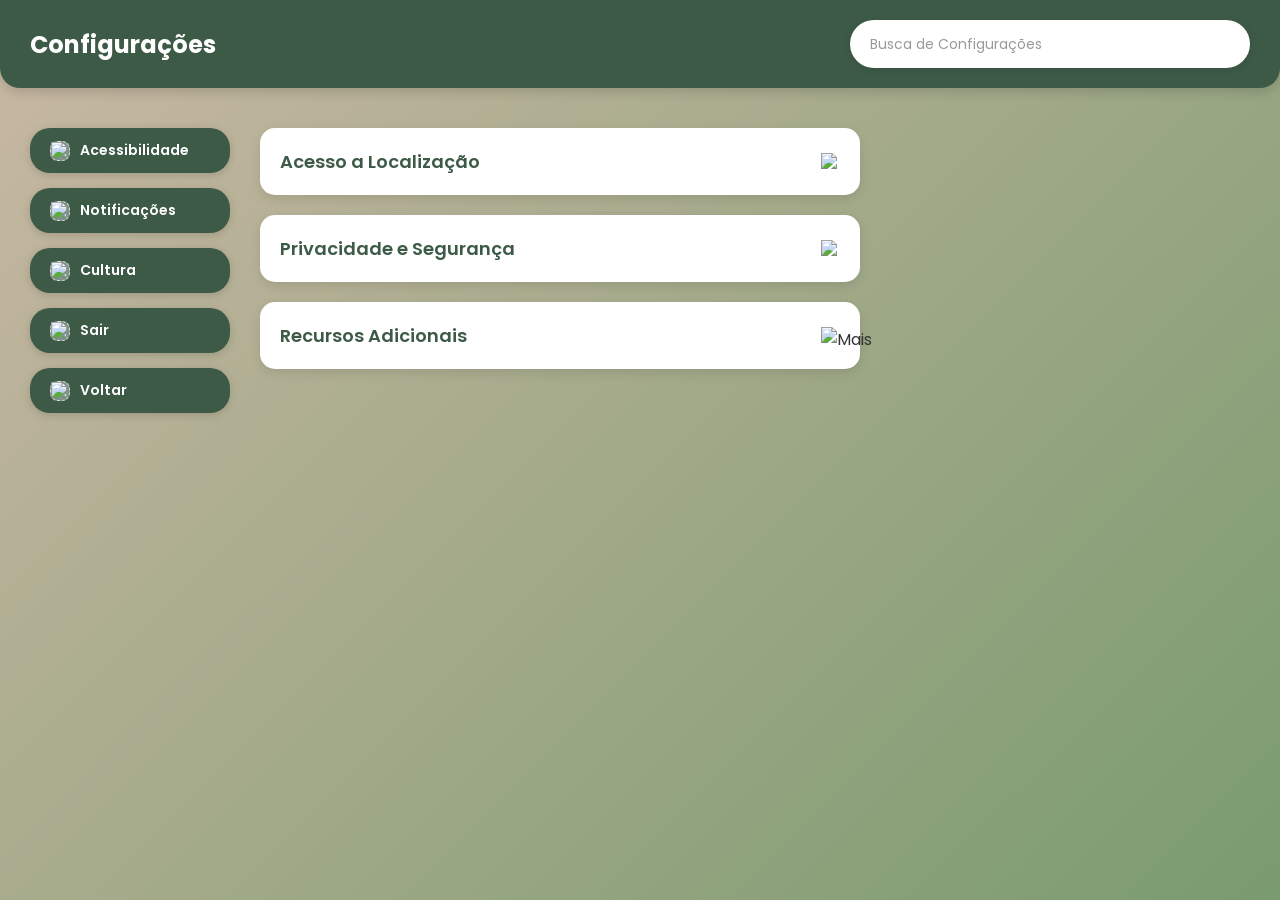
==== configuracoes.html @ cbf327d0 "Add files via upload" ====
<!DOCTYPE html>
<html lang="pt-br">
<head>
    <meta charset="UTF-8">
    <meta name="viewport" content="width=device-width, initial-scale=1.0">
    <link rel="preconnect" href="https://fonts.googleapis.com">
    <link rel="preconnect" href="https://fonts.gstatic.com" crossorigin>
    <!-- Link para adicionar SVG dos ícones aqui se necessário -->
    <link rel="stylesheet" href="configuracoes.css">
    <link href="https://fonts.googleapis.com/css2?family=Poppins:wght@400;500;600;700&display=swap" rel="stylesheet">
    <title>Configurações - Rota & Raiz</title>
</head>

<body>
    <div class="container-principal">
        <!-- Header -->
        <header class="header-configuracoes">
            <div class="titulo-header">Configurações</div>
            <div class="search-container">
                <input type="text" placeholder="Busca de Configurações" class="search-input">
                <button class="botao-search">
                    <span class="icone-slot search-slot"></span>
                </button>
            </div>
        </header>

        <div class="conteudo-configuracoes">
            <!-- Menu Esquerdo -->
            <aside class="menu-esquerdo">
                <button class="botao-menu-config">
                    <span class="icone-slot"> <img src="acessibilidade.svg" alt="Acessibilidade"></span>
                    Acessibilidade
                </button>
                <button class="botao-menu-config">
                    <span class="icone-slot"> <img src="notificação.svg" alt="Notificações"></span>
                    Notificações
                </button>
                <button class="botao-menu-config">
                    <span class="icone-slot"> <img src="cultura.svg" alt="Cultura"></span>
                    Cultura
                </button>
                <button class="botao-menu-config">
                    <span class="icone-slot"> <img src="sair.svg" alt="Sair"></span>
                    Sair
                </button>
                <button class="botao-menu-config" onclick="window.location.href='proxima.html'">
                    <span class="icone-slot"> <img src="voltar.svg" alt="Voltar"></span>
                    Voltar
                </button>
            </aside>

            <!-- Conteúdo Principal -->
            <main class="area-configuracoes">
                <div class="card-config">
                    <div class="card-header">
                        <h3 class="card-titulo">Acesso a Localização</h3>
                        <span class="icone-slot"> <img src="loc.svg" alt="Localização"></span>
                    </div>
                </div>

                <div class="card-config">
                    <div class="card-header">
                        <h3 class="card-titulo">Privacidade e Segurança</h3>
                        <span class="icone-slot"> <img src="cadeado.svg" alt="Segurança"></span>
                    </div>
                </div>

                <div class="card-config">
                    <div class="card-header">
                        <h3 class="card-titulo">Recursos Adicionais</h3>
                        <span class="icone-slot"> <img src="mais.svg" alt="Mais opções"></span>
                    </div>
                </div>
            </main>
        </div>
    </div>

    <script src="configuracoes.js"></script>
</body>
</html>
---- configuracoes.css ----
*  {
    margin: 0;
    padding: 0;
    box-sizing: border-box;
}

body {
    font-family: 'Poppins', sans-serif;
    background: linear-gradient(135deg, #c9b8a3 0%, #7a9b6f 100%);
    min-height: 100vh;
    color: #333;
}

.container-principal {
    display: flex;
    flex-direction: column;
    min-height: 100vh;
}

/* HEADER */
.header-configuracoes {
    background-color: #3d5a47;
    padding: 20px 30px;
    display: flex;
    justify-content: space-between;
    align-items: center;
    border-radius: 0 0 20px 20px;
    box-shadow: 0 4px 12px rgba(0, 0, 0, 0.15);
    gap: 20px;
}

.titulo-header {
    font-size: 24px;
    font-weight: 700;
    color: #fff;
    min-width: 150px;
}

.search-container {
    display: flex;
    align-items: center;
    background-color: #fff;
    border-radius: 25px;
    padding: 10px 20px;
    flex: 1;
    max-width: 400px;
    box-shadow: 0 2px 8px rgba(0, 0, 0, 0.1);
}

.search-input {
    border: none;
    background: none;
    outline: none;
    font-family: 'Poppins', sans-serif;
    font-size: 14px;
    color: #333;
    flex: 1;
}

.search-input::placeholder {
    color: #999;
}

.botao-search {
    background: none;
    border: none;
    cursor: pointer;
    font-size: 18px;
    color: #3d5a47;
    padding: 5px;
    display: flex;
    align-items: center;
    justify-content: center;
}

.botao-search:hover {
    color: #2d4437;
}

.icone-slot {
    display: inline-flex;
    width: 20px;
    height: 20px;
    min-width: 20px;
    background: rgba(255, 255, 255, 0.35);
    border-radius: 8px;
    border: 1px dashed rgba(255, 255, 255, 0.7);
}

.search-slot {
    border-radius: 50%;
    width: 18px;
    height: 18px;
}

.botao-menu-config i {
    font-size: 16px;
}

.card-config i {
    font-size: 24px;
    color: #3d5a47;
}

/* CONTEÚDO PRINCIPAL */
.conteudo-configuracoes {
    display: flex;
    flex: 1;
    gap: 30px;
    padding: 40px 30px;
}

/* MENU ESQUERDO */
.menu-esquerdo {
    display: flex;
    flex-direction: column;
    gap: 15px;
    min-width: 200px;
}

.botao-menu-config {
    background-color: #3d5a47;
    color: #fff;
    border: none;
    padding: 12px 20px;
    border-radius: 20px;
    font-size: 14px;
    font-weight: 600;
    cursor: pointer;
    font-family: 'Poppins', sans-serif;
    display: flex;
    align-items: center;
    gap: 10px;
    transition: all 0.3s ease;
    box-shadow: 0 2px 8px rgba(0, 0, 0, 0.15);
}

.botao-menu-config:hover {
    background-color: #2d4437;
    transform: translateY(-2px);
    box-shadow: 0 4px 12px rgba(0, 0, 0, 0.2);
}

.botao-menu-config i {
    font-size: 16px;
}

/* ÁREA DE CONFIGURAÇÕES */
.area-configuracoes {
    display: flex;
    flex-direction: column;
    gap: 20px;
    flex: 1;
    max-width: 600px;
}

.card-config {
    background-color: #fff;
    border-radius: 15px;
    padding: 20px;
    box-shadow: 0 4px 12px rgba(0, 0, 0, 0.1);
    transition: all 0.3s ease;
}

.card-config:hover {
    box-shadow: 0 6px 16px rgba(0, 0, 0, 0.15);
    transform: translateY(-2px);
}

.card-header {
    display: flex;
    justify-content: space-between;
    align-items: center;
}

.card-titulo {
    font-size: 18px;
    font-weight: 600;
    color: #3d5a47;
    margin: 0;
}

.card-config i {
    font-size: 24px;
    color: #3d5a47;
}

/* RESPONSIVIDADE */
@media (max-width: 768px) {
    .conteudo-configuracoes {
        flex-direction: column;
        gap: 20px;
    }

    .header-configuracoes {
        flex-direction: column;
        gap: 15px;
    }

    .search-container {
        width: 100%;
        max-width: none;
    }

    .area-configuracoes {
        max-width: none;
    }

    .menu-esquerdo {
        flex-direction: row;
        flex-wrap: wrap;
        min-width: auto;
    }

    .botao-menu-config {
        flex: 1;
        min-width: 150px;
    }
}
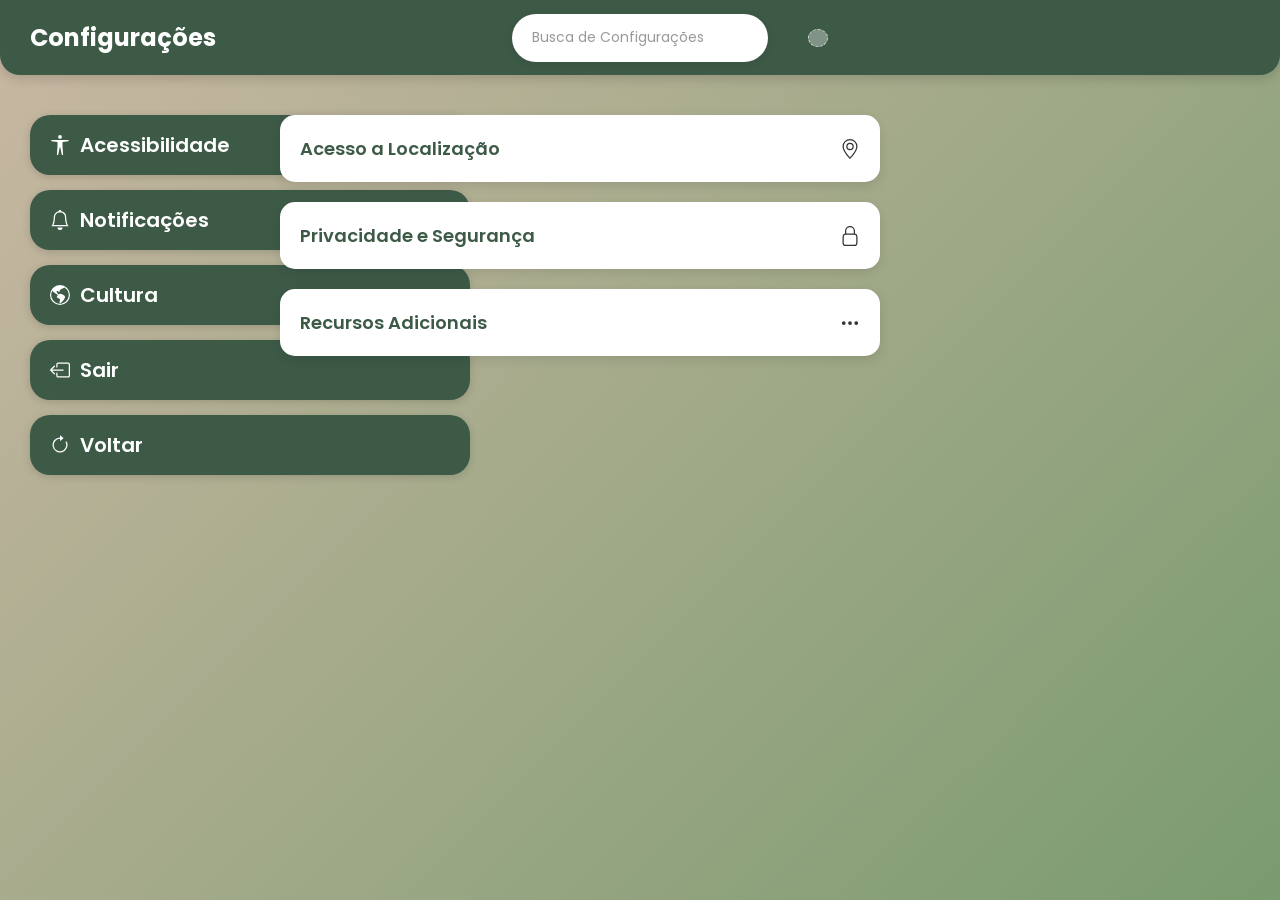
==== commit 420155d6: "Refactor configuracoes.html with SVG icons" ====
--- a/configuracoes.html
+++ b/configuracoes.html
@@ -4,8 +4,7 @@
     <meta charset="UTF-8">
     <meta name="viewport" content="width=device-width, initial-scale=1.0">
     <link rel="preconnect" href="https://fonts.googleapis.com">
-    <link rel="preconnect" href="https://fonts.gstatic.com" crossorigin>
-    <!-- Link para adicionar SVG dos ícones aqui se necessário -->
+    <link rel="preconnect" href="https://fonts.gstatic.com" crossorigin> 
     <link rel="stylesheet" href="configuracoes.css">
     <link href="https://fonts.googleapis.com/css2?family=Poppins:wght@400;500;600;700&display=swap" rel="stylesheet">
     <title>Configurações - Rota & Raiz</title>
@@ -18,6 +17,9 @@
             <div class="titulo-header">Configurações</div>
             <div class="search-container">
                 <input type="text" placeholder="Busca de Configurações" class="search-input">
+                <svg xmlns="http://www.w3.org/2000/svg" width="19" height="19" fill="currentColor" class="bi bi-search" viewBox="0 0 15 15">
+<path d="M11.742 10.344a6.5 6.5 0 1 0-1.397 1.398h-.001q.044.06.098.115l3.85 3.85a1 1 0 0 0 1.415-1.414l-3.85-3.85a1 1 0 0 0-.115-.1zM12 6.5a5.5 5.5 0 1 1-11 0 5.5 5.5 0 0 1 11 0"/>
+</svg>
                 <button class="botao-search">
                     <span class="icone-slot search-slot"></span>
                 </button>
@@ -28,23 +30,39 @@
             <!-- Menu Esquerdo -->
             <aside class="menu-esquerdo">
                 <button class="botao-menu-config">
-                    <span class="icone-slot"> <img src="acessibilidade.svg" alt="Acessibilidade"></span>
+<svg xmlns="http://www.w3.org/2000/svg" width="20" height="20" fill="currentColor" class="bi bi-universal-access" viewBox="0 0 16 16">
+<path d="M9.5 1.5a1.5 1.5 0 1 1-3 0 1.5 1.5 0 0 1 3 0M6 5.5l-4.535-.442A.531.531 0 0 1 1.531 4H14.47a.531.531 0 0 1 .066 1.058L10 5.5V9l.452 6.42a.535.535 0 0 1-1.053.174L8.243 9.97c-.064-.252-.422-.252-.486 0l-1.156 5.624a.535.535 0 0 1-1.053-.174L6 9z"/>
+</svg>
                     Acessibilidade
                 </button>
+
                 <button class="botao-menu-config">
-                    <span class="icone-slot"> <img src="notificação.svg" alt="Notificações"></span>
+<svg xmlns="http://www.w3.org/2000/svg" width="20" height="20" fill="currentColor" class="bi bi-bell" viewBox="0 0 16 16">
+<path d="M8 16a2 2 0 0 0 2-2H6a2 2 0 0 0 2 2M8 1.918l-.797.161A4 4 0 0 0 4 6c0 .628-.134 2.197-.459 3.742-.16.767-.376 1.566-.663 2.258h10.244c-.287-.692-.502-1.49-.663-2.258C12.134 8.197 12 6.628 12 6a4 4 0 0 0-3.203-3.92zM14.22 12c.223.447.481.801.78 1H1c.299-.199.557-.553.78-1C2.68 10.2 3 6.88 3 6c0-2.42 1.72-4.44 4.005-4.901a1 1 0 1 1 1.99 0A5 5 0 0 1 13 6c0 .88.32 4.2 1.22 6"/>
+</svg>
                     Notificações
                 </button>
+
                 <button class="botao-menu-config">
-                    <span class="icone-slot"> <img src="cultura.svg" alt="Cultura"></span>
+<svg xmlns="http://www.w3.org/2000/svg" width="20" height="20" fill="currentColor" class="bi bi-globe-americas" viewBox="0 0 16 16">
+<path d="M8 0a8 8 0 1 0 0 16A8 8 0 0 0 8 0M2.04 4.326c.325 1.329 2.532 2.54 3.717 3.19.48.263.793.434.743.484q-.121.12-.242.234c-.416.396-.787.749-.758 1.266.035.634.618.824 1.214 1.017.577.188 1.168.38 1.286.983.082.417-.075.988-.22 1.52-.215.782-.406 1.48.22 1.48 1.5-.5 3.798-3.186 4-5 .138-1.243-2-2-3.5-2.5-.478-.16-.755.081-.99.284-.172.15-.322.279-.51.216-.445-.148-2.5-2-1.5-2.5.78-.39.952-.171 1.227.182.078.099.163.208.273.318.609.304.662-.132.723-.633.039-.322.081-.671.277-.867.434-.434 1.265-.791 2.028-1.12.712-.306 1.365-.587 1.579-.88A7 7 0 1 1 2.04 4.327Z"/>
+</svg>
                     Cultura
                 </button>
+
                 <button class="botao-menu-config">
-                    <span class="icone-slot"> <img src="sair.svg" alt="Sair"></span>
+<svg xmlns="http://www.w3.org/2000/svg" width="20" height="20" fill="currentColor" class="bi bi-box-arrow-left" viewBox="0 0 16 16">
+<path fill-rule="evenodd" d="M6 12.5a.5.5 0 0 0 .5.5h8a.5.5 0 0 0 .5-.5v-9a.5.5 0 0 0-.5-.5h-8a.5.5 0 0 0-.5.5v2a.5.5 0 0 1-1 0v-2A1.5 1.5 0 0 1 6.5 2h8A1.5 1.5 0 0 1 16 3.5v9a1.5 1.5 0 0 1-1.5 1.5h-8A1.5 1.5 0 0 1 5 12.5v-2a.5.5 0 0 1 1 0z"/>
+<path fill-rule="evenodd" d="M.146 8.354a.5.5 0 0 1 0-.708l3-3a.5.5 0 1 1 .708.708L1.707 7.5H10.5a.5.5 0 0 1 0 1H1.707l2.147 2.146a.5.5 0 0 1-.708.708z"/>
+</svg>
                     Sair
                 </button>
+
                 <button class="botao-menu-config" onclick="window.location.href='proxima.html'">
-                    <span class="icone-slot"> <img src="voltar.svg" alt="Voltar"></span>
+<svg xmlns="http://www.w3.org/2000/svg" width="20" height="20" fill="currentColor" class="bi bi-arrow-clockwise" viewBox="0 0 16 16">
+<path fill-rule="evenodd" d="M8 3a5 5 0 1 0 4.546 2.914.5.5 0 0 1 .908-.417A6 6 0 1 1 8 2z"/>
+<path d="M8 4.466V.534a.25.25 0 0 1 .41-.192l2.36 1.966c.12.1.12.284 0 .384L8.41 4.658A.25.25 0 0 1 8 4.466"/>
+</svg>
                     Voltar
                 </button>
             </aside>
@@ -54,21 +72,28 @@
                 <div class="card-config">
                     <div class="card-header">
                         <h3 class="card-titulo">Acesso a Localização</h3>
-                        <span class="icone-slot"> <img src="loc.svg" alt="Localização"></span>
+<svg xmlns="http://www.w3.org/2000/svg" width="20" height="20" fill="currentColor" class="bi bi-geo-alt" viewBox="0 0 16 16">
+<path d="M12.166 8.94c-.524 1.062-1.234 2.12-1.96 3.07A32 32 0 0 1 8 14.58a32 32 0 0 1-2.206-2.57c-.726-.95-1.436-2.008-1.96-3.07C3.304 7.867 3 6.862 3 6a5 5 0 0 1 10 0c0 .862-.305 1.867-.834 2.94M8 16s6-5.686 6-10A6 6 0 0 0 2 6c0 4.314 6 10 6 10"/>
+<path d="M8 8a2 2 0 1 1 0-4 2 2 0 0 1 0 4m0 1a3 3 0 1 0 0-6 3 3 0 0 0 0 6"/>
+</svg>
                     </div>
                 </div>
 
                 <div class="card-config">
                     <div class="card-header">
                         <h3 class="card-titulo">Privacidade e Segurança</h3>
-                        <span class="icone-slot"> <img src="cadeado.svg" alt="Segurança"></span>
+<svg xmlns="http://www.w3.org/2000/svg" width="20" height="20" fill="currentColor" class="bi bi-lock" viewBox="0 0 16 16">
+<path fill-rule="evenodd" d="M8 0a4 4 0 0 1 4 4v2.05a2.5 2.5 0 0 1 2 2.45v5a2.5 2.5 0 0 1-2.5 2.5h-7A2.5 2.5 0 0 1 2 13.5v-5a2.5 2.5 0 0 1 2-2.45V4a4 4 0 0 1 4-4M4.5 7A1.5 1.5 0 0 0 3 8.5v5A1.5 1.5 0 0 0 4.5 15h7a1.5 1.5 0 0 0 1.5-1.5v-5A1.5 1.5 0 0 0 11.5 7zM8 1a3 3 0 0 0-3 3v2h6V4a3 3 0 0 0-3-3"/>
+</svg>
                     </div>
                 </div>
 
                 <div class="card-config">
                     <div class="card-header">
                         <h3 class="card-titulo">Recursos Adicionais</h3>
-                        <span class="icone-slot"> <img src="mais.svg" alt="Mais opções"></span>
+<svg xmlns="http://www.w3.org/2000/svg" width="20" height="20" fill="currentColor" class="bi bi-three-dots" viewBox="0 0 16 16">
+<path d="M3 9.5a1.5 1.5 0 1 1 0-3 1.5 1.5 0 0 1 0 3m5 0a1.5 1.5 0 1 1 0-3 1.5 1.5 0 0 1 0 3m5 0a1.5 1.5 0 1 1 0-3 1.5 1.5 0 0 1 0 3"/>
+</svg>
                     </div>
                 </div>
             </main>
--- a/configuracoes.css
+++ b/configuracoes.css
@@ -22,18 +22,17 @@
     background-color: #3d5a47;
     padding: 20px 30px;
     display: flex;
-    justify-content: space-between;
     align-items: center;
     border-radius: 0 0 20px 20px;
     box-shadow: 0 4px 12px rgba(0, 0, 0, 0.15);
-    gap: 20px;
+    position: relative;
 }
 
 .titulo-header {
     font-size: 24px;
     font-weight: 700;
     color: #fff;
-    min-width: 150px;
+    z-index: 2;
 }
 
 .search-container {
@@ -42,9 +41,12 @@
     background-color: #fff;
     border-radius: 25px;
     padding: 10px 20px;
-    flex: 1;
-    max-width: 400px;
+    width: 400px;
+    position: absolute;
+    left: 50%;
+    transform: translateX(-50%);
     box-shadow: 0 2px 8px rgba(0, 0, 0, 0.1);
+    width:20%
 }
 
 .search-input {
@@ -95,11 +97,13 @@
 
 .botao-menu-config i {
     font-size: 16px;
+
 }
 
 .card-config i {
     font-size: 24px;
     color: #3d5a47;
+    margin-left: auto;
 }
 
 /* CONTEÚDO PRINCIPAL */
@@ -124,7 +128,7 @@
     border: none;
     padding: 12px 20px;
     border-radius: 20px;
-    font-size: 14px;
+    font-size: 20px;
     font-weight: 600;
     cursor: pointer;
     font-family: 'Poppins', sans-serif;
@@ -133,6 +137,8 @@
     gap: 10px;
     transition: all 0.3s ease;
     box-shadow: 0 2px 8px rgba(0, 0, 0, 0.15);
+    width: 200%;
+    height: 60px;
 }
 
 .botao-menu-config:hover {
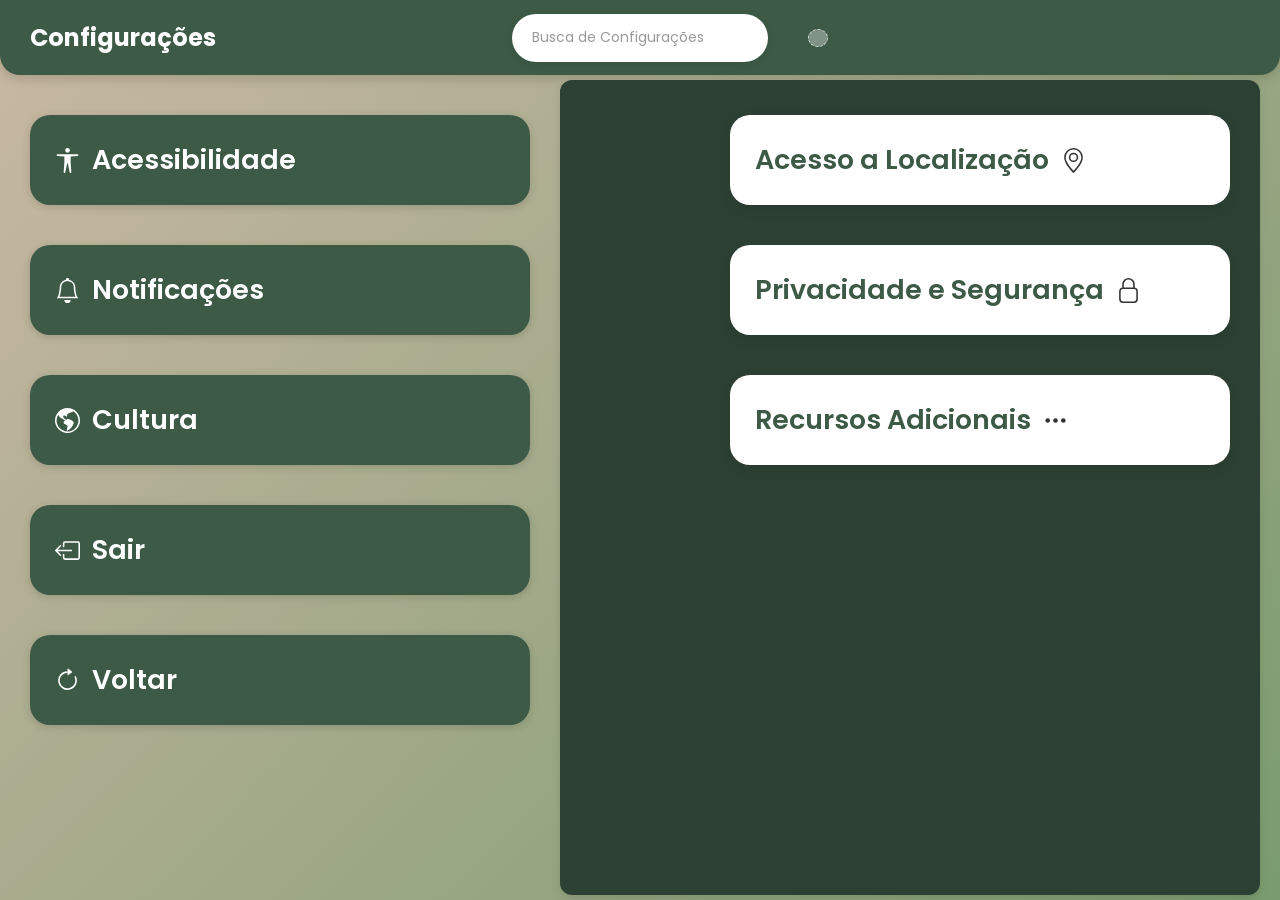
==== commit 3023dc23: "Refactor configuracoes.html structure and elements" ====
--- a/configuracoes.html
+++ b/configuracoes.html
@@ -30,28 +30,28 @@
             <!-- Menu Esquerdo -->
             <aside class="menu-esquerdo">
                 <button class="botao-menu-config">
-<svg xmlns="http://www.w3.org/2000/svg" width="20" height="20" fill="currentColor" class="bi bi-universal-access" viewBox="0 0 16 16">
+<svg xmlns="http://www.w3.org/2000/svg" width="25" height="25" fill="currentColor" class="bi bi-universal-access" viewBox="0 0 16 16">
 <path d="M9.5 1.5a1.5 1.5 0 1 1-3 0 1.5 1.5 0 0 1 3 0M6 5.5l-4.535-.442A.531.531 0 0 1 1.531 4H14.47a.531.531 0 0 1 .066 1.058L10 5.5V9l.452 6.42a.535.535 0 0 1-1.053.174L8.243 9.97c-.064-.252-.422-.252-.486 0l-1.156 5.624a.535.535 0 0 1-1.053-.174L6 9z"/>
 </svg>
                     Acessibilidade
                 </button>
 
                 <button class="botao-menu-config">
-<svg xmlns="http://www.w3.org/2000/svg" width="20" height="20" fill="currentColor" class="bi bi-bell" viewBox="0 0 16 16">
+<svg xmlns="http://www.w3.org/2000/svg" width="25" height="25" fill="currentColor" class="bi bi-bell" viewBox="0 0 16 16">
 <path d="M8 16a2 2 0 0 0 2-2H6a2 2 0 0 0 2 2M8 1.918l-.797.161A4 4 0 0 0 4 6c0 .628-.134 2.197-.459 3.742-.16.767-.376 1.566-.663 2.258h10.244c-.287-.692-.502-1.49-.663-2.258C12.134 8.197 12 6.628 12 6a4 4 0 0 0-3.203-3.92zM14.22 12c.223.447.481.801.78 1H1c.299-.199.557-.553.78-1C2.68 10.2 3 6.88 3 6c0-2.42 1.72-4.44 4.005-4.901a1 1 0 1 1 1.99 0A5 5 0 0 1 13 6c0 .88.32 4.2 1.22 6"/>
 </svg>
                     Notificações
                 </button>
 
                 <button class="botao-menu-config">
-<svg xmlns="http://www.w3.org/2000/svg" width="20" height="20" fill="currentColor" class="bi bi-globe-americas" viewBox="0 0 16 16">
+<svg xmlns="http://www.w3.org/2000/svg" width="25" height="25" fill="currentColor" class="bi bi-globe-americas" viewBox="0 0 16 16">
 <path d="M8 0a8 8 0 1 0 0 16A8 8 0 0 0 8 0M2.04 4.326c.325 1.329 2.532 2.54 3.717 3.19.48.263.793.434.743.484q-.121.12-.242.234c-.416.396-.787.749-.758 1.266.035.634.618.824 1.214 1.017.577.188 1.168.38 1.286.983.082.417-.075.988-.22 1.52-.215.782-.406 1.48.22 1.48 1.5-.5 3.798-3.186 4-5 .138-1.243-2-2-3.5-2.5-.478-.16-.755.081-.99.284-.172.15-.322.279-.51.216-.445-.148-2.5-2-1.5-2.5.78-.39.952-.171 1.227.182.078.099.163.208.273.318.609.304.662-.132.723-.633.039-.322.081-.671.277-.867.434-.434 1.265-.791 2.028-1.12.712-.306 1.365-.587 1.579-.88A7 7 0 1 1 2.04 4.327Z"/>
 </svg>
                     Cultura
                 </button>
 
                 <button class="botao-menu-config">
-<svg xmlns="http://www.w3.org/2000/svg" width="20" height="20" fill="currentColor" class="bi bi-box-arrow-left" viewBox="0 0 16 16">
+<svg xmlns="http://www.w3.org/2000/svg" width="25" height="25" fill="currentColor" class="bi bi-box-arrow-left" viewBox="0 0 16 16">
 <path fill-rule="evenodd" d="M6 12.5a.5.5 0 0 0 .5.5h8a.5.5 0 0 0 .5-.5v-9a.5.5 0 0 0-.5-.5h-8a.5.5 0 0 0-.5.5v2a.5.5 0 0 1-1 0v-2A1.5 1.5 0 0 1 6.5 2h8A1.5 1.5 0 0 1 16 3.5v9a1.5 1.5 0 0 1-1.5 1.5h-8A1.5 1.5 0 0 1 5 12.5v-2a.5.5 0 0 1 1 0z"/>
 <path fill-rule="evenodd" d="M.146 8.354a.5.5 0 0 1 0-.708l3-3a.5.5 0 1 1 .708.708L1.707 7.5H10.5a.5.5 0 0 1 0 1H1.707l2.147 2.146a.5.5 0 0 1-.708.708z"/>
 </svg>
@@ -59,7 +59,7 @@
                 </button>
 
                 <button class="botao-menu-config" onclick="window.location.href='proxima.html'">
-<svg xmlns="http://www.w3.org/2000/svg" width="20" height="20" fill="currentColor" class="bi bi-arrow-clockwise" viewBox="0 0 16 16">
+<svg xmlns="http://www.w3.org/2000/svg" width="25" height="25" fill="currentColor" class="bi bi-arrow-clockwise" viewBox="0 0 16 16">
 <path fill-rule="evenodd" d="M8 3a5 5 0 1 0 4.546 2.914.5.5 0 0 1 .908-.417A6 6 0 1 1 8 2z"/>
 <path d="M8 4.466V.534a.25.25 0 0 1 .41-.192l2.36 1.966c.12.1.12.284 0 .384L8.41 4.658A.25.25 0 0 1 8 4.466"/>
 </svg>
@@ -72,7 +72,7 @@
                 <div class="card-config">
                     <div class="card-header">
                         <h3 class="card-titulo">Acesso a Localização</h3>
-<svg xmlns="http://www.w3.org/2000/svg" width="20" height="20" fill="currentColor" class="bi bi-geo-alt" viewBox="0 0 16 16">
+<svg xmlns="http://www.w3.org/2000/svg" width="25" height="25" fill="currentColor" class="bi bi-geo-alt" viewBox="0 0 16 16">
 <path d="M12.166 8.94c-.524 1.062-1.234 2.12-1.96 3.07A32 32 0 0 1 8 14.58a32 32 0 0 1-2.206-2.57c-.726-.95-1.436-2.008-1.96-3.07C3.304 7.867 3 6.862 3 6a5 5 0 0 1 10 0c0 .862-.305 1.867-.834 2.94M8 16s6-5.686 6-10A6 6 0 0 0 2 6c0 4.314 6 10 6 10"/>
 <path d="M8 8a2 2 0 1 1 0-4 2 2 0 0 1 0 4m0 1a3 3 0 1 0 0-6 3 3 0 0 0 0 6"/>
 </svg>
@@ -82,7 +82,7 @@
                 <div class="card-config">
                     <div class="card-header">
                         <h3 class="card-titulo">Privacidade e Segurança</h3>
-<svg xmlns="http://www.w3.org/2000/svg" width="20" height="20" fill="currentColor" class="bi bi-lock" viewBox="0 0 16 16">
+<svg xmlns="http://www.w3.org/2000/svg" width="25" height="25" fill="currentColor" class="bi bi-lock" viewBox="0 0 16 16">
 <path fill-rule="evenodd" d="M8 0a4 4 0 0 1 4 4v2.05a2.5 2.5 0 0 1 2 2.45v5a2.5 2.5 0 0 1-2.5 2.5h-7A2.5 2.5 0 0 1 2 13.5v-5a2.5 2.5 0 0 1 2-2.45V4a4 4 0 0 1 4-4M4.5 7A1.5 1.5 0 0 0 3 8.5v5A1.5 1.5 0 0 0 4.5 15h7a1.5 1.5 0 0 0 1.5-1.5v-5A1.5 1.5 0 0 0 11.5 7zM8 1a3 3 0 0 0-3 3v2h6V4a3 3 0 0 0-3-3"/>
 </svg>
                     </div>
@@ -91,13 +91,16 @@
                 <div class="card-config">
                     <div class="card-header">
                         <h3 class="card-titulo">Recursos Adicionais</h3>
-<svg xmlns="http://www.w3.org/2000/svg" width="20" height="20" fill="currentColor" class="bi bi-three-dots" viewBox="0 0 16 16">
+<svg xmlns="http://www.w3.org/2000/svg" width="25" height="25" fill="currentColor" class="bi bi-three-dots" viewBox="0 0 16 16">
 <path d="M3 9.5a1.5 1.5 0 1 1 0-3 1.5 1.5 0 0 1 0 3m5 0a1.5 1.5 0 1 1 0-3 1.5 1.5 0 0 1 0 3m5 0a1.5 1.5 0 1 1 0-3 1.5 1.5 0 0 1 0 3"/>
 </svg>
                     </div>
                 </div>
             </main>
         </div>
+        <div class="card">
+</div>
+
     </div>
 
     <script src="configuracoes.js"></script>
--- a/configuracoes.css
+++ b/configuracoes.css
@@ -1,4 +1,4 @@
-*  {
+*  { 
     margin: 0;
     padding: 0;
     box-sizing: border-box;
@@ -41,12 +41,11 @@
     background-color: #fff;
     border-radius: 25px;
     padding: 10px 20px;
-    width: 400px;
+    width: 20%;
     position: absolute;
     left: 50%;
     transform: translateX(-50%);
     box-shadow: 0 2px 8px rgba(0, 0, 0, 0.1);
-    width:20%
 }
 
 .search-input {
@@ -95,50 +94,46 @@
     height: 18px;
 }
 
-.botao-menu-config i {
-    font-size: 16px;
-
-}
-
-.card-config i {
-    font-size: 24px;
-    color: #3d5a47;
-    margin-left: auto;
-}
-
 /* CONTEÚDO PRINCIPAL */
 .conteudo-configuracoes {
     display: flex;
     flex: 1;
     gap: 30px;
     padding: 40px 30px;
+    align-items: flex-start;
 }
 
 /* MENU ESQUERDO */
 .menu-esquerdo {
     display: flex;
     flex-direction: column;
-    gap: 15px;
-    min-width: 200px;
+    gap: 40px;
+    min-width: 500px;
+    align-self: flex-start;
 }
 
 .botao-menu-config {
     background-color: #3d5a47;
     color: #fff;
     border: none;
-    padding: 12px 20px;
     border-radius: 20px;
-    font-size: 20px;
+    font-size: 27px;
     font-weight: 600;
     cursor: pointer;
     font-family: 'Poppins', sans-serif;
-    display: flex;
-    align-items: center;
-    gap: 10px;
+
+    display: flex;
+    align-items: center;
+    justify-content: flex-start;
+
+    width: 100%;
+    height: 90px;
+
+    gap: 12px;
+    padding-left: 25px;
+
     transition: all 0.3s ease;
     box-shadow: 0 2px 8px rgba(0, 0, 0, 0.15);
-    width: 200%;
-    height: 60px;
 }
 
 .botao-menu-config:hover {
@@ -148,24 +143,35 @@
 }
 
 .botao-menu-config i {
-    font-size: 16px;
-}
-
-/* ÁREA DE CONFIGURAÇÕES */
+    font-size: 24px;
+}
+
+/* ÁREA CONFIGURAÇÕES */
 .area-configuracoes {
     display: flex;
     flex-direction: column;
-    gap: 20px;
-    flex: 1;
-    max-width: 600px;
-}
-
+    gap: 40px;
+
+    width: 100%;
+    max-width: 500px;
+
+    margin-left: auto;
+    margin-right: 20px;
+}
+
+/* CARD CONFIG */
 .card-config {
     background-color: #fff;
-    border-radius: 15px;
-    padding: 20px;
+    border-radius: 20px;
+    width: 100%;
+    height: 90px;
+    padding-left: 25px;
+    display: flex;
+    align-items: center;
+    justify-content: flex-start;
     box-shadow: 0 4px 12px rgba(0, 0, 0, 0.1);
     transition: all 0.3s ease;
+    z-index: 10;
 }
 
 .card-config:hover {
@@ -174,13 +180,17 @@
 }
 
 .card-header {
-    display: flex;
-    justify-content: space-between;
-    align-items: center;
+    width: 100%;
+
+    display: flex;
+    align-items: center;
+    justify-content: flex-start;
+
+    gap: 12px;
 }
 
 .card-titulo {
-    font-size: 18px;
+    font-size: 27px;
     font-weight: 600;
     color: #3d5a47;
     margin: 0;
@@ -189,27 +199,45 @@
 .card-config i {
     font-size: 24px;
     color: #3d5a47;
+    margin-right: auto;
+}
+
+/* CARD GRANDE */
+.card {
+    background-color: #2c4133;
+    color: #ffffff;
+    width: 700px;
+    height: 815px;
+    padding: 20px; 
+    border-radius: 12px;    
+    box-shadow: 0 4px 8px rgba(0, 0, 0, 0.1);
+    font-family: sans-serif;
+
+    position: fixed;
+    top: 80px;
+    right: 20px;
+    z-index: 1;
 }
 
 /* RESPONSIVIDADE */
 @media (max-width: 768px) {
+
     .conteudo-configuracoes {
         flex-direction: column;
         gap: 20px;
     }
 
     .header-configuracoes {
-        flex-direction: column;
+        flex-direction: row;
+        justify-content: space-between;
         gap: 15px;
     }
 
     .search-container {
         width: 100%;
         max-width: none;
-    }
-
-    .area-configuracoes {
-        max-width: none;
+        position: static;
+        transform: none;
     }
 
     .menu-esquerdo {
@@ -222,4 +250,9 @@
         flex: 1;
         min-width: 150px;
     }
-}
+
+    .area-configuracoes {
+        max-width: none;
+        margin-right: 0;
+    }
+}
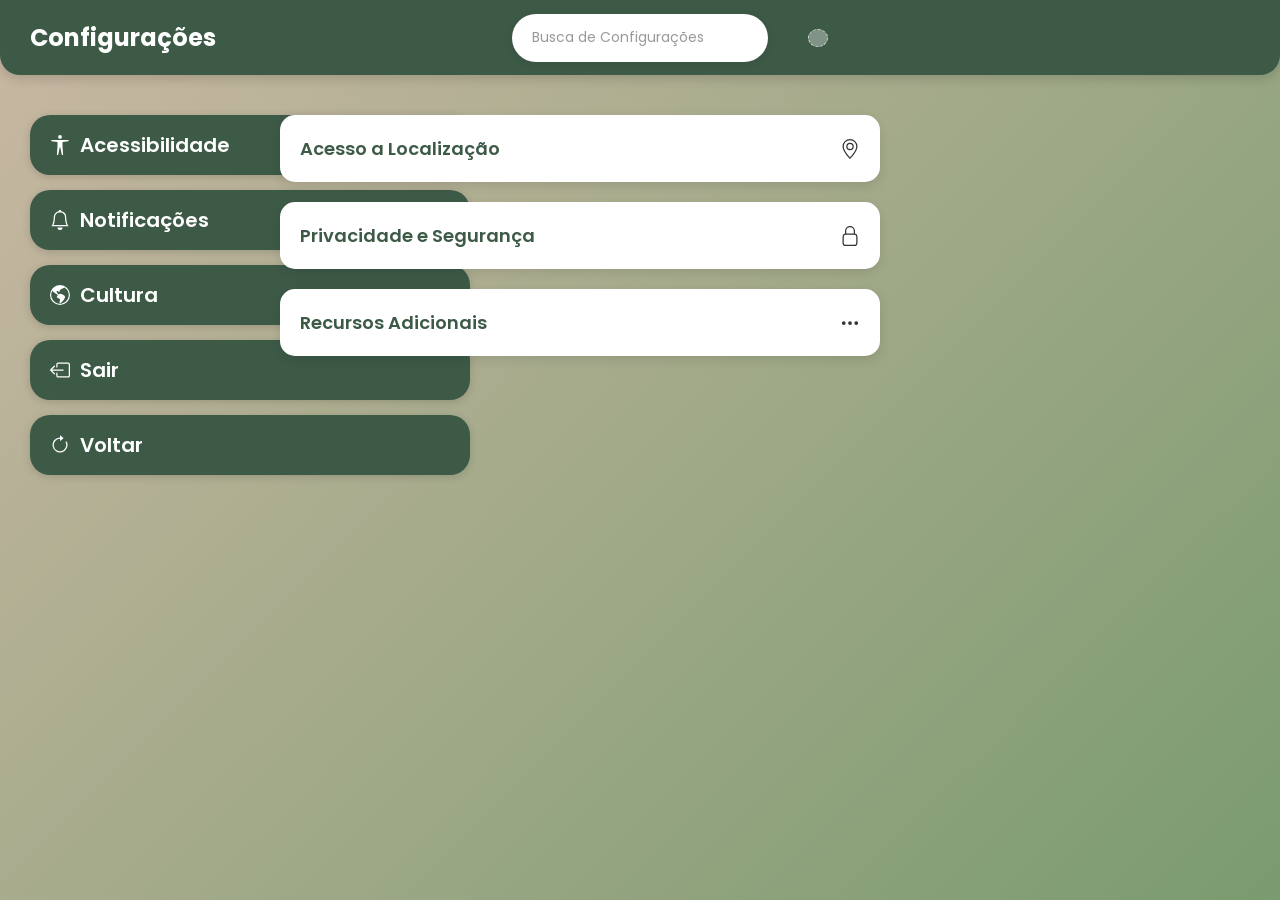
==== commit 89799eae: "Primeiro commit" ====
--- a/configuracoes.html
+++ b/configuracoes.html
@@ -1,108 +1,105 @@
-<!DOCTYPE html>
-<html lang="pt-br">
-<head>
-    <meta charset="UTF-8">
-    <meta name="viewport" content="width=device-width, initial-scale=1.0">
-    <link rel="preconnect" href="https://fonts.googleapis.com">
-    <link rel="preconnect" href="https://fonts.gstatic.com" crossorigin> 
-    <link rel="stylesheet" href="configuracoes.css">
-    <link href="https://fonts.googleapis.com/css2?family=Poppins:wght@400;500;600;700&display=swap" rel="stylesheet">
-    <title>Configurações - Rota & Raiz</title>
-</head>
-
-<body>
-    <div class="container-principal">
-        <!-- Header -->
-        <header class="header-configuracoes">
-            <div class="titulo-header">Configurações</div>
-            <div class="search-container">
-                <input type="text" placeholder="Busca de Configurações" class="search-input">
-                <svg xmlns="http://www.w3.org/2000/svg" width="19" height="19" fill="currentColor" class="bi bi-search" viewBox="0 0 15 15">
-<path d="M11.742 10.344a6.5 6.5 0 1 0-1.397 1.398h-.001q.044.06.098.115l3.85 3.85a1 1 0 0 0 1.415-1.414l-3.85-3.85a1 1 0 0 0-.115-.1zM12 6.5a5.5 5.5 0 1 1-11 0 5.5 5.5 0 0 1 11 0"/>
-</svg>
-                <button class="botao-search">
-                    <span class="icone-slot search-slot"></span>
-                </button>
-            </div>
-        </header>
-
-        <div class="conteudo-configuracoes">
-            <!-- Menu Esquerdo -->
-            <aside class="menu-esquerdo">
-                <button class="botao-menu-config">
-<svg xmlns="http://www.w3.org/2000/svg" width="25" height="25" fill="currentColor" class="bi bi-universal-access" viewBox="0 0 16 16">
-<path d="M9.5 1.5a1.5 1.5 0 1 1-3 0 1.5 1.5 0 0 1 3 0M6 5.5l-4.535-.442A.531.531 0 0 1 1.531 4H14.47a.531.531 0 0 1 .066 1.058L10 5.5V9l.452 6.42a.535.535 0 0 1-1.053.174L8.243 9.97c-.064-.252-.422-.252-.486 0l-1.156 5.624a.535.535 0 0 1-1.053-.174L6 9z"/>
-</svg>
-                    Acessibilidade
-                </button>
-
-                <button class="botao-menu-config">
-<svg xmlns="http://www.w3.org/2000/svg" width="25" height="25" fill="currentColor" class="bi bi-bell" viewBox="0 0 16 16">
-<path d="M8 16a2 2 0 0 0 2-2H6a2 2 0 0 0 2 2M8 1.918l-.797.161A4 4 0 0 0 4 6c0 .628-.134 2.197-.459 3.742-.16.767-.376 1.566-.663 2.258h10.244c-.287-.692-.502-1.49-.663-2.258C12.134 8.197 12 6.628 12 6a4 4 0 0 0-3.203-3.92zM14.22 12c.223.447.481.801.78 1H1c.299-.199.557-.553.78-1C2.68 10.2 3 6.88 3 6c0-2.42 1.72-4.44 4.005-4.901a1 1 0 1 1 1.99 0A5 5 0 0 1 13 6c0 .88.32 4.2 1.22 6"/>
-</svg>
-                    Notificações
-                </button>
-
-                <button class="botao-menu-config">
-<svg xmlns="http://www.w3.org/2000/svg" width="25" height="25" fill="currentColor" class="bi bi-globe-americas" viewBox="0 0 16 16">
-<path d="M8 0a8 8 0 1 0 0 16A8 8 0 0 0 8 0M2.04 4.326c.325 1.329 2.532 2.54 3.717 3.19.48.263.793.434.743.484q-.121.12-.242.234c-.416.396-.787.749-.758 1.266.035.634.618.824 1.214 1.017.577.188 1.168.38 1.286.983.082.417-.075.988-.22 1.52-.215.782-.406 1.48.22 1.48 1.5-.5 3.798-3.186 4-5 .138-1.243-2-2-3.5-2.5-.478-.16-.755.081-.99.284-.172.15-.322.279-.51.216-.445-.148-2.5-2-1.5-2.5.78-.39.952-.171 1.227.182.078.099.163.208.273.318.609.304.662-.132.723-.633.039-.322.081-.671.277-.867.434-.434 1.265-.791 2.028-1.12.712-.306 1.365-.587 1.579-.88A7 7 0 1 1 2.04 4.327Z"/>
-</svg>
-                    Cultura
-                </button>
-
-                <button class="botao-menu-config">
-<svg xmlns="http://www.w3.org/2000/svg" width="25" height="25" fill="currentColor" class="bi bi-box-arrow-left" viewBox="0 0 16 16">
-<path fill-rule="evenodd" d="M6 12.5a.5.5 0 0 0 .5.5h8a.5.5 0 0 0 .5-.5v-9a.5.5 0 0 0-.5-.5h-8a.5.5 0 0 0-.5.5v2a.5.5 0 0 1-1 0v-2A1.5 1.5 0 0 1 6.5 2h8A1.5 1.5 0 0 1 16 3.5v9a1.5 1.5 0 0 1-1.5 1.5h-8A1.5 1.5 0 0 1 5 12.5v-2a.5.5 0 0 1 1 0z"/>
-<path fill-rule="evenodd" d="M.146 8.354a.5.5 0 0 1 0-.708l3-3a.5.5 0 1 1 .708.708L1.707 7.5H10.5a.5.5 0 0 1 0 1H1.707l2.147 2.146a.5.5 0 0 1-.708.708z"/>
-</svg>
-                    Sair
-                </button>
-
-                <button class="botao-menu-config" onclick="window.location.href='proxima.html'">
-<svg xmlns="http://www.w3.org/2000/svg" width="25" height="25" fill="currentColor" class="bi bi-arrow-clockwise" viewBox="0 0 16 16">
-<path fill-rule="evenodd" d="M8 3a5 5 0 1 0 4.546 2.914.5.5 0 0 1 .908-.417A6 6 0 1 1 8 2z"/>
-<path d="M8 4.466V.534a.25.25 0 0 1 .41-.192l2.36 1.966c.12.1.12.284 0 .384L8.41 4.658A.25.25 0 0 1 8 4.466"/>
-</svg>
-                    Voltar
-                </button>
-            </aside>
-
-            <!-- Conteúdo Principal -->
-            <main class="area-configuracoes">
-                <div class="card-config">
-                    <div class="card-header">
-                        <h3 class="card-titulo">Acesso a Localização</h3>
-<svg xmlns="http://www.w3.org/2000/svg" width="25" height="25" fill="currentColor" class="bi bi-geo-alt" viewBox="0 0 16 16">
-<path d="M12.166 8.94c-.524 1.062-1.234 2.12-1.96 3.07A32 32 0 0 1 8 14.58a32 32 0 0 1-2.206-2.57c-.726-.95-1.436-2.008-1.96-3.07C3.304 7.867 3 6.862 3 6a5 5 0 0 1 10 0c0 .862-.305 1.867-.834 2.94M8 16s6-5.686 6-10A6 6 0 0 0 2 6c0 4.314 6 10 6 10"/>
-<path d="M8 8a2 2 0 1 1 0-4 2 2 0 0 1 0 4m0 1a3 3 0 1 0 0-6 3 3 0 0 0 0 6"/>
-</svg>
-                    </div>
-                </div>
-
-                <div class="card-config">
-                    <div class="card-header">
-                        <h3 class="card-titulo">Privacidade e Segurança</h3>
-<svg xmlns="http://www.w3.org/2000/svg" width="25" height="25" fill="currentColor" class="bi bi-lock" viewBox="0 0 16 16">
-<path fill-rule="evenodd" d="M8 0a4 4 0 0 1 4 4v2.05a2.5 2.5 0 0 1 2 2.45v5a2.5 2.5 0 0 1-2.5 2.5h-7A2.5 2.5 0 0 1 2 13.5v-5a2.5 2.5 0 0 1 2-2.45V4a4 4 0 0 1 4-4M4.5 7A1.5 1.5 0 0 0 3 8.5v5A1.5 1.5 0 0 0 4.5 15h7a1.5 1.5 0 0 0 1.5-1.5v-5A1.5 1.5 0 0 0 11.5 7zM8 1a3 3 0 0 0-3 3v2h6V4a3 3 0 0 0-3-3"/>
-</svg>
-                    </div>
-                </div>
-
-                <div class="card-config">
-                    <div class="card-header">
-                        <h3 class="card-titulo">Recursos Adicionais</h3>
-<svg xmlns="http://www.w3.org/2000/svg" width="25" height="25" fill="currentColor" class="bi bi-three-dots" viewBox="0 0 16 16">
-<path d="M3 9.5a1.5 1.5 0 1 1 0-3 1.5 1.5 0 0 1 0 3m5 0a1.5 1.5 0 1 1 0-3 1.5 1.5 0 0 1 0 3m5 0a1.5 1.5 0 1 1 0-3 1.5 1.5 0 0 1 0 3"/>
-</svg>
-                    </div>
-                </div>
-            </main>
-        </div>
-        <div class="card">
-</div>
-
-    </div>
-
-    <script src="configuracoes.js"></script>
-</body>
-</html>
+<!DOCTYPE html>
+<html lang="pt-br">
+<head>
+    <meta charset="UTF-8">
+    <meta name="viewport" content="width=device-width, initial-scale=1.0">
+    <link rel="preconnect" href="https://fonts.googleapis.com">
+    <link rel="preconnect" href="https://fonts.gstatic.com" crossorigin> 
+    <link rel="stylesheet" href="configuracoes.css">
+    <link href="https://fonts.googleapis.com/css2?family=Poppins:wght@400;500;600;700&display=swap" rel="stylesheet">
+    <title>Configurações - Rota & Raiz</title>
+</head>
+
+<body>
+    <div class="container-principal">
+        <!-- Header -->
+        <header class="header-configuracoes">
+            <div class="titulo-header">Configurações</div>
+            <div class="search-container">
+                <input type="text" placeholder="Busca de Configurações" class="search-input">
+                <svg xmlns="http://www.w3.org/2000/svg" width="19" height="19" fill="currentColor" class="bi bi-search" viewBox="0 0 15 15">
+<path d="M11.742 10.344a6.5 6.5 0 1 0-1.397 1.398h-.001q.044.06.098.115l3.85 3.85a1 1 0 0 0 1.415-1.414l-3.85-3.85a1 1 0 0 0-.115-.1zM12 6.5a5.5 5.5 0 1 1-11 0 5.5 5.5 0 0 1 11 0"/>
+</svg>
+                <button class="botao-search">
+                    <span class="icone-slot search-slot"></span>
+                </button>
+            </div>
+        </header>
+
+        <div class="conteudo-configuracoes">
+            <!-- Menu Esquerdo -->
+            <aside class="menu-esquerdo">
+                <button class="botao-menu-config">
+<svg xmlns="http://www.w3.org/2000/svg" width="20" height="20" fill="currentColor" class="bi bi-universal-access" viewBox="0 0 16 16">
+<path d="M9.5 1.5a1.5 1.5 0 1 1-3 0 1.5 1.5 0 0 1 3 0M6 5.5l-4.535-.442A.531.531 0 0 1 1.531 4H14.47a.531.531 0 0 1 .066 1.058L10 5.5V9l.452 6.42a.535.535 0 0 1-1.053.174L8.243 9.97c-.064-.252-.422-.252-.486 0l-1.156 5.624a.535.535 0 0 1-1.053-.174L6 9z"/>
+</svg>
+                    Acessibilidade
+                </button>
+
+                <button class="botao-menu-config">
+<svg xmlns="http://www.w3.org/2000/svg" width="20" height="20" fill="currentColor" class="bi bi-bell" viewBox="0 0 16 16">
+<path d="M8 16a2 2 0 0 0 2-2H6a2 2 0 0 0 2 2M8 1.918l-.797.161A4 4 0 0 0 4 6c0 .628-.134 2.197-.459 3.742-.16.767-.376 1.566-.663 2.258h10.244c-.287-.692-.502-1.49-.663-2.258C12.134 8.197 12 6.628 12 6a4 4 0 0 0-3.203-3.92zM14.22 12c.223.447.481.801.78 1H1c.299-.199.557-.553.78-1C2.68 10.2 3 6.88 3 6c0-2.42 1.72-4.44 4.005-4.901a1 1 0 1 1 1.99 0A5 5 0 0 1 13 6c0 .88.32 4.2 1.22 6"/>
+</svg>
+                    Notificações
+                </button>
+
+                <button class="botao-menu-config">
+<svg xmlns="http://www.w3.org/2000/svg" width="20" height="20" fill="currentColor" class="bi bi-globe-americas" viewBox="0 0 16 16">
+<path d="M8 0a8 8 0 1 0 0 16A8 8 0 0 0 8 0M2.04 4.326c.325 1.329 2.532 2.54 3.717 3.19.48.263.793.434.743.484q-.121.12-.242.234c-.416.396-.787.749-.758 1.266.035.634.618.824 1.214 1.017.577.188 1.168.38 1.286.983.082.417-.075.988-.22 1.52-.215.782-.406 1.48.22 1.48 1.5-.5 3.798-3.186 4-5 .138-1.243-2-2-3.5-2.5-.478-.16-.755.081-.99.284-.172.15-.322.279-.51.216-.445-.148-2.5-2-1.5-2.5.78-.39.952-.171 1.227.182.078.099.163.208.273.318.609.304.662-.132.723-.633.039-.322.081-.671.277-.867.434-.434 1.265-.791 2.028-1.12.712-.306 1.365-.587 1.579-.88A7 7 0 1 1 2.04 4.327Z"/>
+</svg>
+                    Cultura
+                </button>
+
+                <button class="botao-menu-config">
+<svg xmlns="http://www.w3.org/2000/svg" width="20" height="20" fill="currentColor" class="bi bi-box-arrow-left" viewBox="0 0 16 16">
+<path fill-rule="evenodd" d="M6 12.5a.5.5 0 0 0 .5.5h8a.5.5 0 0 0 .5-.5v-9a.5.5 0 0 0-.5-.5h-8a.5.5 0 0 0-.5.5v2a.5.5 0 0 1-1 0v-2A1.5 1.5 0 0 1 6.5 2h8A1.5 1.5 0 0 1 16 3.5v9a1.5 1.5 0 0 1-1.5 1.5h-8A1.5 1.5 0 0 1 5 12.5v-2a.5.5 0 0 1 1 0z"/>
+<path fill-rule="evenodd" d="M.146 8.354a.5.5 0 0 1 0-.708l3-3a.5.5 0 1 1 .708.708L1.707 7.5H10.5a.5.5 0 0 1 0 1H1.707l2.147 2.146a.5.5 0 0 1-.708.708z"/>
+</svg>
+                    Sair
+                </button>
+
+                <button class="botao-menu-config" onclick="window.location.href='proxima.html'">
+<svg xmlns="http://www.w3.org/2000/svg" width="20" height="20" fill="currentColor" class="bi bi-arrow-clockwise" viewBox="0 0 16 16">
+<path fill-rule="evenodd" d="M8 3a5 5 0 1 0 4.546 2.914.5.5 0 0 1 .908-.417A6 6 0 1 1 8 2z"/>
+<path d="M8 4.466V.534a.25.25 0 0 1 .41-.192l2.36 1.966c.12.1.12.284 0 .384L8.41 4.658A.25.25 0 0 1 8 4.466"/>
+</svg>
+                    Voltar
+                </button>
+            </aside>
+
+            <!-- Conteúdo Principal -->
+            <main class="area-configuracoes">
+                <div class="card-config">
+                    <div class="card-header">
+                        <h3 class="card-titulo">Acesso a Localização</h3>
+<svg xmlns="http://www.w3.org/2000/svg" width="20" height="20" fill="currentColor" class="bi bi-geo-alt" viewBox="0 0 16 16">
+<path d="M12.166 8.94c-.524 1.062-1.234 2.12-1.96 3.07A32 32 0 0 1 8 14.58a32 32 0 0 1-2.206-2.57c-.726-.95-1.436-2.008-1.96-3.07C3.304 7.867 3 6.862 3 6a5 5 0 0 1 10 0c0 .862-.305 1.867-.834 2.94M8 16s6-5.686 6-10A6 6 0 0 0 2 6c0 4.314 6 10 6 10"/>
+<path d="M8 8a2 2 0 1 1 0-4 2 2 0 0 1 0 4m0 1a3 3 0 1 0 0-6 3 3 0 0 0 0 6"/>
+</svg>
+                    </div>
+                </div>
+
+                <div class="card-config">
+                    <div class="card-header">
+                        <h3 class="card-titulo">Privacidade e Segurança</h3>
+<svg xmlns="http://www.w3.org/2000/svg" width="20" height="20" fill="currentColor" class="bi bi-lock" viewBox="0 0 16 16">
+<path fill-rule="evenodd" d="M8 0a4 4 0 0 1 4 4v2.05a2.5 2.5 0 0 1 2 2.45v5a2.5 2.5 0 0 1-2.5 2.5h-7A2.5 2.5 0 0 1 2 13.5v-5a2.5 2.5 0 0 1 2-2.45V4a4 4 0 0 1 4-4M4.5 7A1.5 1.5 0 0 0 3 8.5v5A1.5 1.5 0 0 0 4.5 15h7a1.5 1.5 0 0 0 1.5-1.5v-5A1.5 1.5 0 0 0 11.5 7zM8 1a3 3 0 0 0-3 3v2h6V4a3 3 0 0 0-3-3"/>
+</svg>
+                    </div>
+                </div>
+
+                <div class="card-config">
+                    <div class="card-header">
+                        <h3 class="card-titulo">Recursos Adicionais</h3>
+<svg xmlns="http://www.w3.org/2000/svg" width="20" height="20" fill="currentColor" class="bi bi-three-dots" viewBox="0 0 16 16">
+<path d="M3 9.5a1.5 1.5 0 1 1 0-3 1.5 1.5 0 0 1 0 3m5 0a1.5 1.5 0 1 1 0-3 1.5 1.5 0 0 1 0 3m5 0a1.5 1.5 0 1 1 0-3 1.5 1.5 0 0 1 0 3"/>
+</svg>
+                    </div>
+                </div>
+            </main>
+        </div>
+    </div>
+
+    <script src="configuracoes.js"></script>
+</body>
+</html>
--- a/configuracoes.css
+++ b/configuracoes.css
@@ -1,258 +1,225 @@
-*  { 
-    margin: 0;
-    padding: 0;
-    box-sizing: border-box;
-}
-
-body {
-    font-family: 'Poppins', sans-serif;
-    background: linear-gradient(135deg, #c9b8a3 0%, #7a9b6f 100%);
-    min-height: 100vh;
-    color: #333;
-}
-
-.container-principal {
-    display: flex;
-    flex-direction: column;
-    min-height: 100vh;
-}
-
-/* HEADER */
-.header-configuracoes {
-    background-color: #3d5a47;
-    padding: 20px 30px;
-    display: flex;
-    align-items: center;
-    border-radius: 0 0 20px 20px;
-    box-shadow: 0 4px 12px rgba(0, 0, 0, 0.15);
-    position: relative;
-}
-
-.titulo-header {
-    font-size: 24px;
-    font-weight: 700;
-    color: #fff;
-    z-index: 2;
-}
-
-.search-container {
-    display: flex;
-    align-items: center;
-    background-color: #fff;
-    border-radius: 25px;
-    padding: 10px 20px;
-    width: 20%;
-    position: absolute;
-    left: 50%;
-    transform: translateX(-50%);
-    box-shadow: 0 2px 8px rgba(0, 0, 0, 0.1);
-}
-
-.search-input {
-    border: none;
-    background: none;
-    outline: none;
-    font-family: 'Poppins', sans-serif;
-    font-size: 14px;
-    color: #333;
-    flex: 1;
-}
-
-.search-input::placeholder {
-    color: #999;
-}
-
-.botao-search {
-    background: none;
-    border: none;
-    cursor: pointer;
-    font-size: 18px;
-    color: #3d5a47;
-    padding: 5px;
-    display: flex;
-    align-items: center;
-    justify-content: center;
-}
-
-.botao-search:hover {
-    color: #2d4437;
-}
-
-.icone-slot {
-    display: inline-flex;
-    width: 20px;
-    height: 20px;
-    min-width: 20px;
-    background: rgba(255, 255, 255, 0.35);
-    border-radius: 8px;
-    border: 1px dashed rgba(255, 255, 255, 0.7);
-}
-
-.search-slot {
-    border-radius: 50%;
-    width: 18px;
-    height: 18px;
-}
-
-/* CONTEÚDO PRINCIPAL */
-.conteudo-configuracoes {
-    display: flex;
-    flex: 1;
-    gap: 30px;
-    padding: 40px 30px;
-    align-items: flex-start;
-}
-
-/* MENU ESQUERDO */
-.menu-esquerdo {
-    display: flex;
-    flex-direction: column;
-    gap: 40px;
-    min-width: 500px;
-    align-self: flex-start;
-}
-
-.botao-menu-config {
-    background-color: #3d5a47;
-    color: #fff;
-    border: none;
-    border-radius: 20px;
-    font-size: 27px;
-    font-weight: 600;
-    cursor: pointer;
-    font-family: 'Poppins', sans-serif;
-
-    display: flex;
-    align-items: center;
-    justify-content: flex-start;
-
-    width: 100%;
-    height: 90px;
-
-    gap: 12px;
-    padding-left: 25px;
-
-    transition: all 0.3s ease;
-    box-shadow: 0 2px 8px rgba(0, 0, 0, 0.15);
-}
-
-.botao-menu-config:hover {
-    background-color: #2d4437;
-    transform: translateY(-2px);
-    box-shadow: 0 4px 12px rgba(0, 0, 0, 0.2);
-}
-
-.botao-menu-config i {
-    font-size: 24px;
-}
-
-/* ÁREA CONFIGURAÇÕES */
-.area-configuracoes {
-    display: flex;
-    flex-direction: column;
-    gap: 40px;
-
-    width: 100%;
-    max-width: 500px;
-
-    margin-left: auto;
-    margin-right: 20px;
-}
-
-/* CARD CONFIG */
-.card-config {
-    background-color: #fff;
-    border-radius: 20px;
-    width: 100%;
-    height: 90px;
-    padding-left: 25px;
-    display: flex;
-    align-items: center;
-    justify-content: flex-start;
-    box-shadow: 0 4px 12px rgba(0, 0, 0, 0.1);
-    transition: all 0.3s ease;
-    z-index: 10;
-}
-
-.card-config:hover {
-    box-shadow: 0 6px 16px rgba(0, 0, 0, 0.15);
-    transform: translateY(-2px);
-}
-
-.card-header {
-    width: 100%;
-
-    display: flex;
-    align-items: center;
-    justify-content: flex-start;
-
-    gap: 12px;
-}
-
-.card-titulo {
-    font-size: 27px;
-    font-weight: 600;
-    color: #3d5a47;
-    margin: 0;
-}
-
-.card-config i {
-    font-size: 24px;
-    color: #3d5a47;
-    margin-right: auto;
-}
-
-/* CARD GRANDE */
-.card {
-    background-color: #2c4133;
-    color: #ffffff;
-    width: 700px;
-    height: 815px;
-    padding: 20px; 
-    border-radius: 12px;    
-    box-shadow: 0 4px 8px rgba(0, 0, 0, 0.1);
-    font-family: sans-serif;
-
-    position: fixed;
-    top: 80px;
-    right: 20px;
-    z-index: 1;
-}
-
-/* RESPONSIVIDADE */
-@media (max-width: 768px) {
-
-    .conteudo-configuracoes {
-        flex-direction: column;
-        gap: 20px;
-    }
-
-    .header-configuracoes {
-        flex-direction: row;
-        justify-content: space-between;
-        gap: 15px;
-    }
-
-    .search-container {
-        width: 100%;
-        max-width: none;
-        position: static;
-        transform: none;
-    }
-
-    .menu-esquerdo {
-        flex-direction: row;
-        flex-wrap: wrap;
-        min-width: auto;
-    }
-
-    .botao-menu-config {
-        flex: 1;
-        min-width: 150px;
-    }
-
-    .area-configuracoes {
-        max-width: none;
-        margin-right: 0;
-    }
-}
+*  {
+    margin: 0;
+    padding: 0;
+    box-sizing: border-box;
+}
+
+body {
+    font-family: 'Poppins', sans-serif;
+    background: linear-gradient(135deg, #c9b8a3 0%, #7a9b6f 100%);
+    min-height: 100vh;
+    color: #333;
+}
+
+.container-principal {
+    display: flex;
+    flex-direction: column;
+    min-height: 100vh;
+}
+
+/* HEADER */
+.header-configuracoes {
+    background-color: #3d5a47;
+    padding: 20px 30px;
+    display: flex;
+    align-items: center;
+    border-radius: 0 0 20px 20px;
+    box-shadow: 0 4px 12px rgba(0, 0, 0, 0.15);
+    position: relative;
+}
+
+.titulo-header {
+    font-size: 24px;
+    font-weight: 700;
+    color: #fff;
+    z-index: 2;
+}
+
+.search-container {
+    display: flex;
+    align-items: center;
+    background-color: #fff;
+    border-radius: 25px;
+    padding: 10px 20px;
+    width: 400px;
+    position: absolute;
+    left: 50%;
+    transform: translateX(-50%);
+    box-shadow: 0 2px 8px rgba(0, 0, 0, 0.1);
+    width:20%
+}
+
+.search-input {
+    border: none;
+    background: none;
+    outline: none;
+    font-family: 'Poppins', sans-serif;
+    font-size: 14px;
+    color: #333;
+    flex: 1;
+}
+
+.search-input::placeholder {
+    color: #999;
+}
+
+.botao-search {
+    background: none;
+    border: none;
+    cursor: pointer;
+    font-size: 18px;
+    color: #3d5a47;
+    padding: 5px;
+    display: flex;
+    align-items: center;
+    justify-content: center;
+}
+
+.botao-search:hover {
+    color: #2d4437;
+}
+
+.icone-slot {
+    display: inline-flex;
+    width: 20px;
+    height: 20px;
+    min-width: 20px;
+    background: rgba(255, 255, 255, 0.35);
+    border-radius: 8px;
+    border: 1px dashed rgba(255, 255, 255, 0.7);
+}
+
+.search-slot {
+    border-radius: 50%;
+    width: 18px;
+    height: 18px;
+}
+
+.botao-menu-config i {
+    font-size: 16px;
+
+}
+
+.card-config i {
+    font-size: 24px;
+    color: #3d5a47;
+    margin-left: auto;
+}
+
+/* CONTEÚDO PRINCIPAL */
+.conteudo-configuracoes {
+    display: flex;
+    flex: 1;
+    gap: 30px;
+    padding: 40px 30px;
+}
+
+/* MENU ESQUERDO */
+.menu-esquerdo {
+    display: flex;
+    flex-direction: column;
+    gap: 15px;
+    min-width: 200px;
+}
+
+.botao-menu-config {
+    background-color: #3d5a47;
+    color: #fff;
+    border: none;
+    padding: 12px 20px;
+    border-radius: 20px;
+    font-size: 20px;
+    font-weight: 600;
+    cursor: pointer;
+    font-family: 'Poppins', sans-serif;
+    display: flex;
+    align-items: center;
+    gap: 10px;
+    transition: all 0.3s ease;
+    box-shadow: 0 2px 8px rgba(0, 0, 0, 0.15);
+    width: 200%;
+    height: 60px;
+}
+
+.botao-menu-config:hover {
+    background-color: #2d4437;
+    transform: translateY(-2px);
+    box-shadow: 0 4px 12px rgba(0, 0, 0, 0.2);
+}
+
+.botao-menu-config i {
+    font-size: 16px;
+}
+
+/* ÁREA DE CONFIGURAÇÕES */
+.area-configuracoes {
+    display: flex;
+    flex-direction: column;
+    gap: 20px;
+    flex: 1;
+    max-width: 600px;
+}
+
+.card-config {
+    background-color: #fff;
+    border-radius: 15px;
+    padding: 20px;
+    box-shadow: 0 4px 12px rgba(0, 0, 0, 0.1);
+    transition: all 0.3s ease;
+}
+
+.card-config:hover {
+    box-shadow: 0 6px 16px rgba(0, 0, 0, 0.15);
+    transform: translateY(-2px);
+}
+
+.card-header {
+    display: flex;
+    justify-content: space-between;
+    align-items: center;
+}
+
+.card-titulo {
+    font-size: 18px;
+    font-weight: 600;
+    color: #3d5a47;
+    margin: 0;
+}
+
+.card-config i {
+    font-size: 24px;
+    color: #3d5a47;
+}
+
+/* RESPONSIVIDADE */
+@media (max-width: 768px) {
+    .conteudo-configuracoes {
+        flex-direction: column;
+        gap: 20px;
+    }
+
+    .header-configuracoes {
+        flex-direction: column;
+        gap: 15px;
+    }
+
+    .search-container {
+        width: 100%;
+        max-width: none;
+    }
+
+    .area-configuracoes {
+        max-width: none;
+    }
+
+    .menu-esquerdo {
+        flex-direction: row;
+        flex-wrap: wrap;
+        min-width: auto;
+    }
+
+    .botao-menu-config {
+        flex: 1;
+        min-width: 150px;
+    }
+}
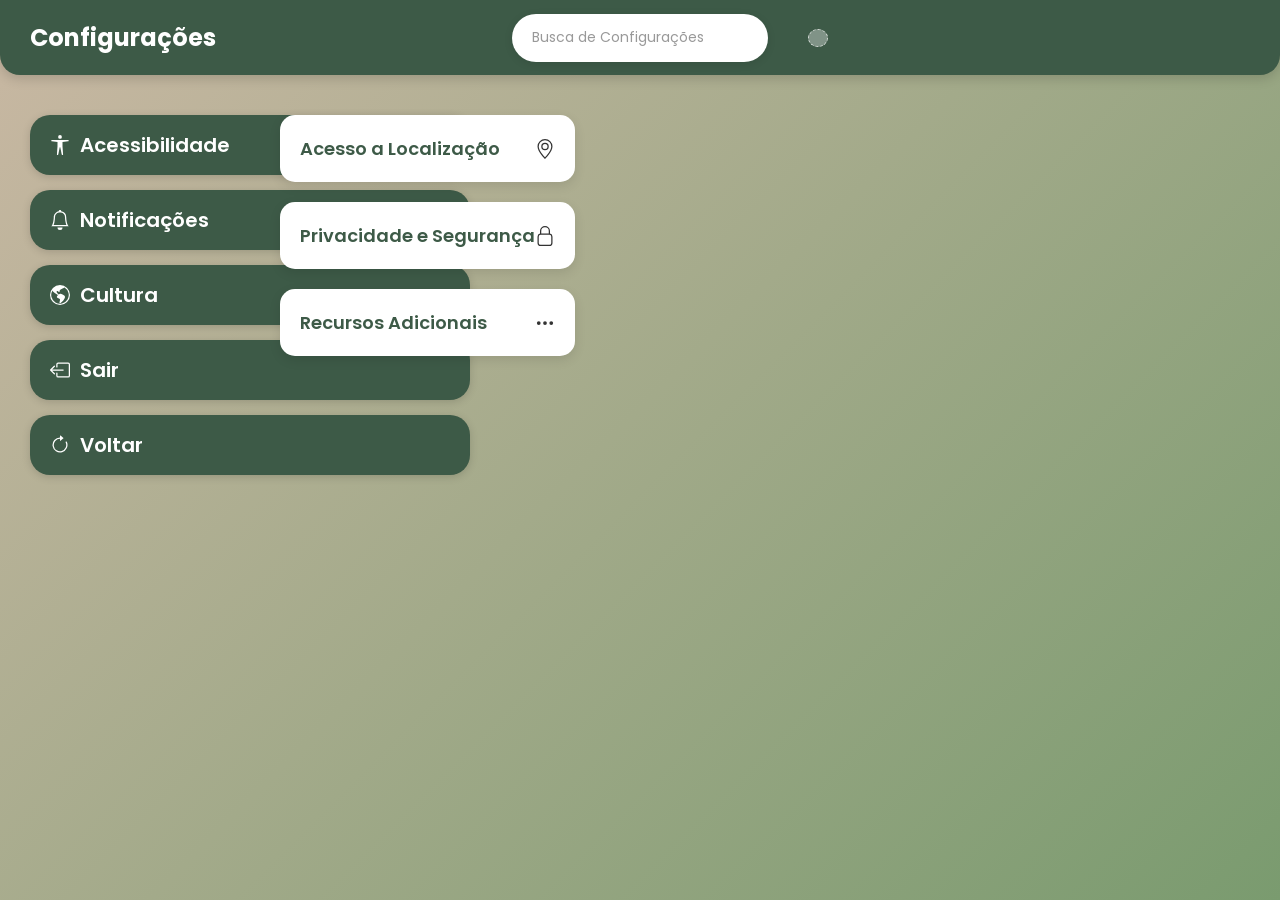
==== commit 368e6864: "Fix HTML formatting and structure in configuracoes.html" ====
--- a/configuracoes.html
+++ b/configuracoes.html
@@ -1,105 +1,109 @@
-<!DOCTYPE html>
-<html lang="pt-br">
-<head>
-    <meta charset="UTF-8">
-    <meta name="viewport" content="width=device-width, initial-scale=1.0">
-    <link rel="preconnect" href="https://fonts.googleapis.com">
-    <link rel="preconnect" href="https://fonts.gstatic.com" crossorigin> 
-    <link rel="stylesheet" href="configuracoes.css">
-    <link href="https://fonts.googleapis.com/css2?family=Poppins:wght@400;500;600;700&display=swap" rel="stylesheet">
-    <title>Configurações - Rota & Raiz</title>
-</head>
-
-<body>
-    <div class="container-principal">
-        <!-- Header -->
-        <header class="header-configuracoes">
-            <div class="titulo-header">Configurações</div>
-            <div class="search-container">
-                <input type="text" placeholder="Busca de Configurações" class="search-input">
-                <svg xmlns="http://www.w3.org/2000/svg" width="19" height="19" fill="currentColor" class="bi bi-search" viewBox="0 0 15 15">
-<path d="M11.742 10.344a6.5 6.5 0 1 0-1.397 1.398h-.001q.044.06.098.115l3.85 3.85a1 1 0 0 0 1.415-1.414l-3.85-3.85a1 1 0 0 0-.115-.1zM12 6.5a5.5 5.5 0 1 1-11 0 5.5 5.5 0 0 1 11 0"/>
-</svg>
-                <button class="botao-search">
-                    <span class="icone-slot search-slot"></span>
-                </button>
-            </div>
-        </header>
-
-        <div class="conteudo-configuracoes">
-            <!-- Menu Esquerdo -->
-            <aside class="menu-esquerdo">
-                <button class="botao-menu-config">
-<svg xmlns="http://www.w3.org/2000/svg" width="20" height="20" fill="currentColor" class="bi bi-universal-access" viewBox="0 0 16 16">
-<path d="M9.5 1.5a1.5 1.5 0 1 1-3 0 1.5 1.5 0 0 1 3 0M6 5.5l-4.535-.442A.531.531 0 0 1 1.531 4H14.47a.531.531 0 0 1 .066 1.058L10 5.5V9l.452 6.42a.535.535 0 0 1-1.053.174L8.243 9.97c-.064-.252-.422-.252-.486 0l-1.156 5.624a.535.535 0 0 1-1.053-.174L6 9z"/>
-</svg>
-                    Acessibilidade
-                </button>
-
-                <button class="botao-menu-config">
-<svg xmlns="http://www.w3.org/2000/svg" width="20" height="20" fill="currentColor" class="bi bi-bell" viewBox="0 0 16 16">
-<path d="M8 16a2 2 0 0 0 2-2H6a2 2 0 0 0 2 2M8 1.918l-.797.161A4 4 0 0 0 4 6c0 .628-.134 2.197-.459 3.742-.16.767-.376 1.566-.663 2.258h10.244c-.287-.692-.502-1.49-.663-2.258C12.134 8.197 12 6.628 12 6a4 4 0 0 0-3.203-3.92zM14.22 12c.223.447.481.801.78 1H1c.299-.199.557-.553.78-1C2.68 10.2 3 6.88 3 6c0-2.42 1.72-4.44 4.005-4.901a1 1 0 1 1 1.99 0A5 5 0 0 1 13 6c0 .88.32 4.2 1.22 6"/>
-</svg>
-                    Notificações
-                </button>
-
-                <button class="botao-menu-config">
-<svg xmlns="http://www.w3.org/2000/svg" width="20" height="20" fill="currentColor" class="bi bi-globe-americas" viewBox="0 0 16 16">
-<path d="M8 0a8 8 0 1 0 0 16A8 8 0 0 0 8 0M2.04 4.326c.325 1.329 2.532 2.54 3.717 3.19.48.263.793.434.743.484q-.121.12-.242.234c-.416.396-.787.749-.758 1.266.035.634.618.824 1.214 1.017.577.188 1.168.38 1.286.983.082.417-.075.988-.22 1.52-.215.782-.406 1.48.22 1.48 1.5-.5 3.798-3.186 4-5 .138-1.243-2-2-3.5-2.5-.478-.16-.755.081-.99.284-.172.15-.322.279-.51.216-.445-.148-2.5-2-1.5-2.5.78-.39.952-.171 1.227.182.078.099.163.208.273.318.609.304.662-.132.723-.633.039-.322.081-.671.277-.867.434-.434 1.265-.791 2.028-1.12.712-.306 1.365-.587 1.579-.88A7 7 0 1 1 2.04 4.327Z"/>
-</svg>
-                    Cultura
-                </button>
-
-                <button class="botao-menu-config">
-<svg xmlns="http://www.w3.org/2000/svg" width="20" height="20" fill="currentColor" class="bi bi-box-arrow-left" viewBox="0 0 16 16">
-<path fill-rule="evenodd" d="M6 12.5a.5.5 0 0 0 .5.5h8a.5.5 0 0 0 .5-.5v-9a.5.5 0 0 0-.5-.5h-8a.5.5 0 0 0-.5.5v2a.5.5 0 0 1-1 0v-2A1.5 1.5 0 0 1 6.5 2h8A1.5 1.5 0 0 1 16 3.5v9a1.5 1.5 0 0 1-1.5 1.5h-8A1.5 1.5 0 0 1 5 12.5v-2a.5.5 0 0 1 1 0z"/>
-<path fill-rule="evenodd" d="M.146 8.354a.5.5 0 0 1 0-.708l3-3a.5.5 0 1 1 .708.708L1.707 7.5H10.5a.5.5 0 0 1 0 1H1.707l2.147 2.146a.5.5 0 0 1-.708.708z"/>
-</svg>
-                    Sair
-                </button>
-
-                <button class="botao-menu-config" onclick="window.location.href='proxima.html'">
-<svg xmlns="http://www.w3.org/2000/svg" width="20" height="20" fill="currentColor" class="bi bi-arrow-clockwise" viewBox="0 0 16 16">
-<path fill-rule="evenodd" d="M8 3a5 5 0 1 0 4.546 2.914.5.5 0 0 1 .908-.417A6 6 0 1 1 8 2z"/>
-<path d="M8 4.466V.534a.25.25 0 0 1 .41-.192l2.36 1.966c.12.1.12.284 0 .384L8.41 4.658A.25.25 0 0 1 8 4.466"/>
-</svg>
-                    Voltar
-                </button>
-            </aside>
-
-            <!-- Conteúdo Principal -->
-            <main class="area-configuracoes">
-                <div class="card-config">
-                    <div class="card-header">
-                        <h3 class="card-titulo">Acesso a Localização</h3>
-<svg xmlns="http://www.w3.org/2000/svg" width="20" height="20" fill="currentColor" class="bi bi-geo-alt" viewBox="0 0 16 16">
-<path d="M12.166 8.94c-.524 1.062-1.234 2.12-1.96 3.07A32 32 0 0 1 8 14.58a32 32 0 0 1-2.206-2.57c-.726-.95-1.436-2.008-1.96-3.07C3.304 7.867 3 6.862 3 6a5 5 0 0 1 10 0c0 .862-.305 1.867-.834 2.94M8 16s6-5.686 6-10A6 6 0 0 0 2 6c0 4.314 6 10 6 10"/>
-<path d="M8 8a2 2 0 1 1 0-4 2 2 0 0 1 0 4m0 1a3 3 0 1 0 0-6 3 3 0 0 0 0 6"/>
-</svg>
-                    </div>
-                </div>
-
-                <div class="card-config">
-                    <div class="card-header">
-                        <h3 class="card-titulo">Privacidade e Segurança</h3>
-<svg xmlns="http://www.w3.org/2000/svg" width="20" height="20" fill="currentColor" class="bi bi-lock" viewBox="0 0 16 16">
-<path fill-rule="evenodd" d="M8 0a4 4 0 0 1 4 4v2.05a2.5 2.5 0 0 1 2 2.45v5a2.5 2.5 0 0 1-2.5 2.5h-7A2.5 2.5 0 0 1 2 13.5v-5a2.5 2.5 0 0 1 2-2.45V4a4 4 0 0 1 4-4M4.5 7A1.5 1.5 0 0 0 3 8.5v5A1.5 1.5 0 0 0 4.5 15h7a1.5 1.5 0 0 0 1.5-1.5v-5A1.5 1.5 0 0 0 11.5 7zM8 1a3 3 0 0 0-3 3v2h6V4a3 3 0 0 0-3-3"/>
-</svg>
-                    </div>
-                </div>
-
-                <div class="card-config">
-                    <div class="card-header">
-                        <h3 class="card-titulo">Recursos Adicionais</h3>
-<svg xmlns="http://www.w3.org/2000/svg" width="20" height="20" fill="currentColor" class="bi bi-three-dots" viewBox="0 0 16 16">
-<path d="M3 9.5a1.5 1.5 0 1 1 0-3 1.5 1.5 0 0 1 0 3m5 0a1.5 1.5 0 1 1 0-3 1.5 1.5 0 0 1 0 3m5 0a1.5 1.5 0 1 1 0-3 1.5 1.5 0 0 1 0 3"/>
-</svg>
-                    </div>
-                </div>
-            </main>
-        </div>
-    </div>
-
-    <script src="configuracoes.js"></script>
-</body>
-</html>
+<!DOCTYPE html>
+<html lang="pt-br">
+<head>
+    <meta charset="UTF-8">
+    <meta name="viewport" content="width=device-width, initial-scale=1.0">
+    <link rel="preconnect" href="https://fonts.googleapis.com">
+    <link rel="preconnect" href="https://fonts.gstatic.com" crossorigin> 
+    <link rel="stylesheet" href="configuracoes.css">
+    <link href="https://fonts.googleapis.com/css2?family=Poppins:wght@400;500;600;700&display=swap" rel="stylesheet">
+    <title>Configurações - Rota & Raiz</title>
+</head>
+
+<body>
+    <div class="container-principal">
+        <!-- Header -->
+        <header class="header-configuracoes">
+            <div class="titulo-header">Configurações</div>
+            <div class="search-container">
+                <input type="text" placeholder="Busca de Configurações" class="search-input">
+                <svg xmlns="http://www.w3.org/2000/svg" width="19" height="19" fill="currentColor" class="bi bi-search" viewBox="0 0 15 15">
+<path d="M11.742 10.344a6.5 6.5 0 1 0-1.397 1.398h-.001q.044.06.098.115l3.85 3.85a1 1 0 0 0 1.415-1.414l-3.85-3.85a1 1 0 0 0-.115-.1zM12 6.5a5.5 5.5 0 1 1-11 0 5.5 5.5 0 0 1 11 0"/>
+</svg>
+                <button class="botao-search">
+                    <span class="icone-slot search-slot"></span>
+                </button>
+            </div>
+        </header>
+
+        <div class="conteudo-configuracoes">
+            <!-- Menu Esquerdo -->
+            <aside class="menu-esquerdo">
+                <button class="botao-menu-config">
+<svg xmlns="http://www.w3.org/2000/svg" width="20" height="20" fill="currentColor" class="bi bi-universal-access" viewBox="0 0 16 16">
+<path d="M9.5 1.5a1.5 1.5 0 1 1-3 0 1.5 1.5 0 0 1 3 0M6 5.5l-4.535-.442A.531.531 0 0 1 1.531 4H14.47a.531.531 0 0 1 .066 1.058L10 5.5V9l.452 6.42a.535.535 0 0 1-1.053.174L8.243 9.97c-.064-.252-.422-.252-.486 0l-1.156 5.624a.535.535 0 0 1-1.053-.174L6 9z"/>
+</svg>
+                    Acessibilidade
+                </button>
+
+                <button class="botao-menu-config">
+<svg xmlns="http://www.w3.org/2000/svg" width="20" height="20" fill="currentColor" class="bi bi-bell" viewBox="0 0 16 16">
+<path d="M8 16a2 2 0 0 0 2-2H6a2 2 0 0 0 2 2M8 1.918l-.797.161A4 4 0 0 0 4 6c0 .628-.134 2.197-.459 3.742-.16.767-.376 1.566-.663 2.258h10.244c-.287-.692-.502-1.49-.663-2.258C12.134 8.197 12 6.628 12 6a4 4 0 0 0-3.203-3.92zM14.22 12c.223.447.481.801.78 1H1c.299-.199.557-.553.78-1C2.68 10.2 3 6.88 3 6c0-2.42 1.72-4.44 4.005-4.901a1 1 0 1 1 1.99 0A5 5 0 0 1 13 6c0 .88.32 4.2 1.22 6"/>
+</svg>
+                    Notificações
+                </button>
+
+                <button class="botao-menu-config">
+<svg xmlns="http://www.w3.org/2000/svg" width="20" height="20" fill="currentColor" class="bi bi-globe-americas" viewBox="0 0 16 16">
+<path d="M8 0a8 8 0 1 0 0 16A8 8 0 0 0 8 0M2.04 4.326c.325 1.329 2.532 2.54 3.717 3.19.48.263.793.434.743.484q-.121.12-.242.234c-.416.396-.787.749-.758 1.266.035.634.618.824 1.214 1.017.577.188 1.168.38 1.286.983.082.417-.075.988-.22 1.52-.215.782-.406 1.48.22 1.48 1.5-.5 3.798-3.186 4-5 .138-1.243-2-2-3.5-2.5-.478-.16-.755.081-.99.284-.172.15-.322.279-.51.216-.445-.148-2.5-2-1.5-2.5.78-.39.952-.171 1.227.182.078.099.163.208.273.318.609.304.662-.132.723-.633.039-.322.081-.671.277-.867.434-.434 1.265-.791 2.028-1.12.712-.306 1.365-.587 1.579-.88A7 7 0 1 1 2.04 4.327Z"/>
+</svg>
+                    Cultura
+                </button>
+
+                <button class="botao-menu-config">
+<svg xmlns="http://www.w3.org/2000/svg" width="20" height="20" fill="currentColor" class="bi bi-box-arrow-left" viewBox="0 0 16 16">
+<path fill-rule="evenodd" d="M6 12.5a.5.5 0 0 0 .5.5h8a.5.5 0 0 0 .5-.5v-9a.5.5 0 0 0-.5-.5h-8a.5.5 0 0 0-.5.5v2a.5.5 0 0 1-1 0v-2A1.5 1.5 0 0 1 6.5 2h8A1.5 1.5 0 0 1 16 3.5v9a1.5 1.5 0 0 1-1.5 1.5h-8A1.5 1.5 0 0 1 5 12.5v-2a.5.5 0 0 1 1 0z"/>
+<path fill-rule="evenodd" d="M.146 8.354a.5.5 0 0 1 0-.708l3-3a.5.5 0 1 1 .708.708L1.707 7.5H10.5a.5.5 0 0 1 0 1H1.707l2.147 2.146a.5.5 0 0 1-.708.708z"/>
+</svg>
+                    Sair
+                </button>
+
+                <button class="botao-menu-config" onclick="window.location.href='proxima.html'">
+<svg xmlns="http://www.w3.org/2000/svg" width="20" height="20" fill="currentColor" class="bi bi-arrow-clockwise" viewBox="0 0 16 16">
+<path fill-rule="evenodd" d="M8 3a5 5 0 1 0 4.546 2.914.5.5 0 0 1 .908-.417A6 6 0 1 1 8 2z"/>
+<path d="M8 4.466V.534a.25.25 0 0 1 .41-.192l2.36 1.966c.12.1.12.284 0 .384L8.41 4.658A.25.25 0 0 1 8 4.466"/>
+</svg>
+                    Voltar
+                </button>
+            </aside>
+
+            <div class="card">
+        <div class="card-conteudo">
+        </div>
+
+            <!-- Conteúdo Principal -->
+            <main class="area-configuracoes">
+                <div class="card-config">
+                    <div class="card-header">
+                        <h3 class="card-titulo">Acesso a Localização</h3>
+<svg xmlns="http://www.w3.org/2000/svg" width="20" height="20" fill="currentColor" class="bi bi-geo-alt" viewBox="0 0 16 16">
+<path d="M12.166 8.94c-.524 1.062-1.234 2.12-1.96 3.07A32 32 0 0 1 8 14.58a32 32 0 0 1-2.206-2.57c-.726-.95-1.436-2.008-1.96-3.07C3.304 7.867 3 6.862 3 6a5 5 0 0 1 10 0c0 .862-.305 1.867-.834 2.94M8 16s6-5.686 6-10A6 6 0 0 0 2 6c0 4.314 6 10 6 10"/>
+<path d="M8 8a2 2 0 1 1 0-4 2 2 0 0 1 0 4m0 1a3 3 0 1 0 0-6 3 3 0 0 0 0 6"/>
+</svg>
+                    </div>
+                </div>
+
+                <div class="card-config">
+                    <div class="card-header">
+                        <h3 class="card-titulo">Privacidade e Segurança</h3>
+<svg xmlns="http://www.w3.org/2000/svg" width="20" height="20" fill="currentColor" class="bi bi-lock" viewBox="0 0 16 16">
+<path fill-rule="evenodd" d="M8 0a4 4 0 0 1 4 4v2.05a2.5 2.5 0 0 1 2 2.45v5a2.5 2.5 0 0 1-2.5 2.5h-7A2.5 2.5 0 0 1 2 13.5v-5a2.5 2.5 0 0 1 2-2.45V4a4 4 0 0 1 4-4M4.5 7A1.5 1.5 0 0 0 3 8.5v5A1.5 1.5 0 0 0 4.5 15h7a1.5 1.5 0 0 0 1.5-1.5v-5A1.5 1.5 0 0 0 11.5 7zM8 1a3 3 0 0 0-3 3v2h6V4a3 3 0 0 0-3-3"/>
+</svg>
+                    </div>
+                </div>
+
+                <div class="card-config">
+                    <div class="card-header">
+                        <h3 class="card-titulo">Recursos Adicionais</h3>
+<svg xmlns="http://www.w3.org/2000/svg" width="20" height="20" fill="currentColor" class="bi bi-three-dots" viewBox="0 0 16 16">
+<path d="M3 9.5a1.5 1.5 0 1 1 0-3 1.5 1.5 0 0 1 0 3m5 0a1.5 1.5 0 1 1 0-3 1.5 1.5 0 0 1 0 3m5 0a1.5 1.5 0 1 1 0-3 1.5 1.5 0 0 1 0 3"/>
+</svg>
+                    </div>
+                </div>
+            </main>
+        </div>
+    </div>
+
+    <script src="configuracoes.js"></script>
+</body>
+</html>
